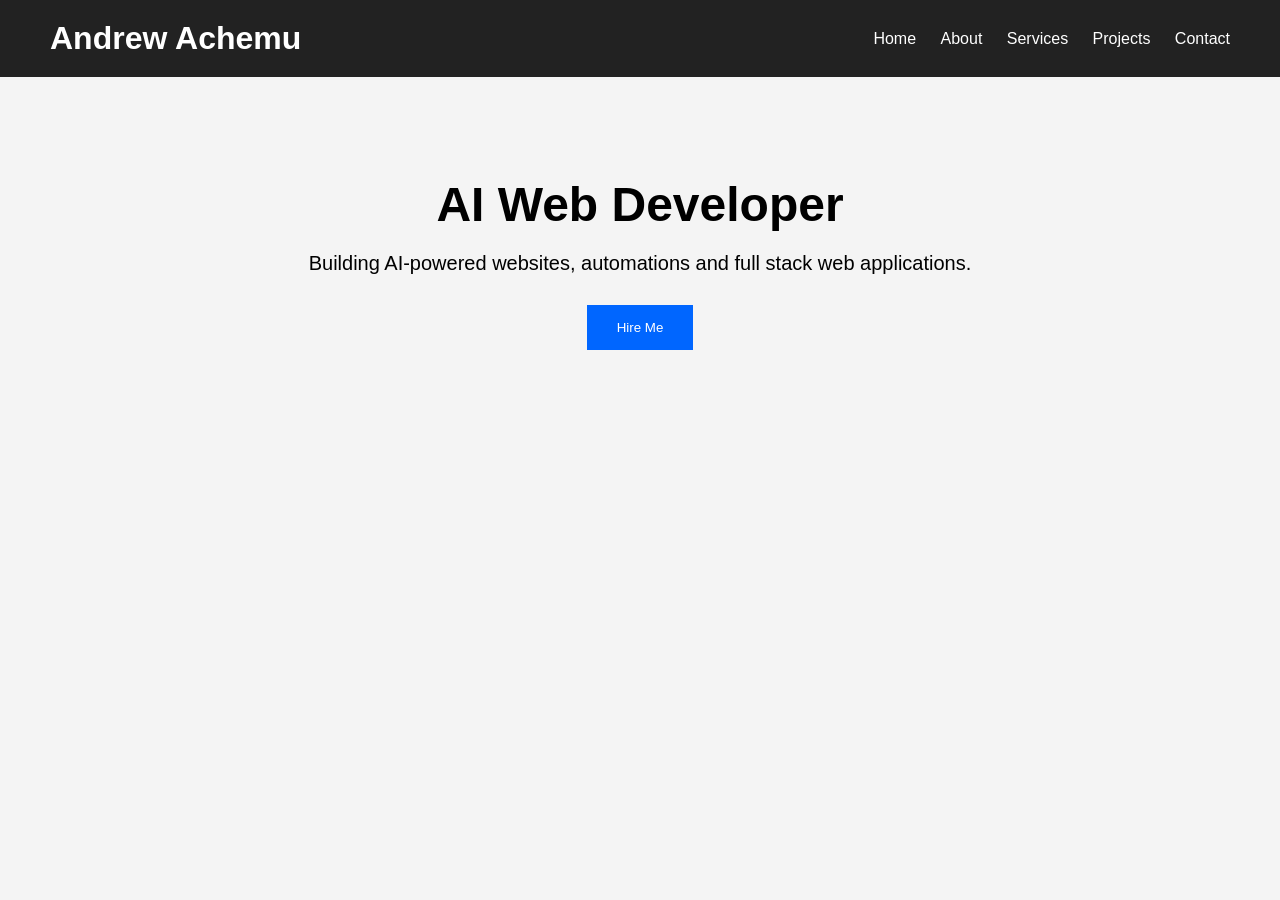
==== Portfolio/index.html @ c1cfa179 "Complete portfolio website" ====
<!DOCTYPE html>
<html lang="en">
<head>
    <meta charset="UTF-8">
    <meta name="viewport" content="width=device-width, initial-scale=1.0">
    <title>Andrew Achemu | Portfolio</title>

    <link rel="stylesheet" href="css/style.css">
</head>

<body>

<header>

    <h1>Andrew Achemu</h1>

    <nav>

        <a href="index.html">Home</a>

        <a href="about.html">About</a>

        <a href="services.html">Services</a>

        <a href="projects.html">Projects</a>

        <a href="contact.html">Contact</a>

    </nav>

</header>

<section class="hero">

    <h2>AI Web Developer</h2>

    <p>
        Building AI-powered websites,
        automations and full stack web applications.
    </p>

    <button>Hire Me</button>

</section>

<script src="js/script.js"></script>

</body>
</html>
---- Portfolio/css/style.css ----
*{
    margin:0;
    padding:0;
    box-sizing:border-box;
}

body{

    font-family:Arial, Helvetica, sans-serif;

    background:#f4f4f4;

}

header{

    background:#222;

    color:white;

    display:flex;

    justify-content:space-between;

    align-items:center;

    padding:20px 50px;

}

nav a{

    color:white;

    text-decoration:none;

    margin-left:20px;

}

.hero{

    text-align:center;

    margin-top:100px;

}

.hero h2{

    font-size:48px;

}

.hero p{

    margin-top:20px;

    font-size:20px;

}

button{

    margin-top:30px;

    padding:15px 30px;

    background:#0066ff;

    color:white;

    border:none;

    cursor:pointer;

}
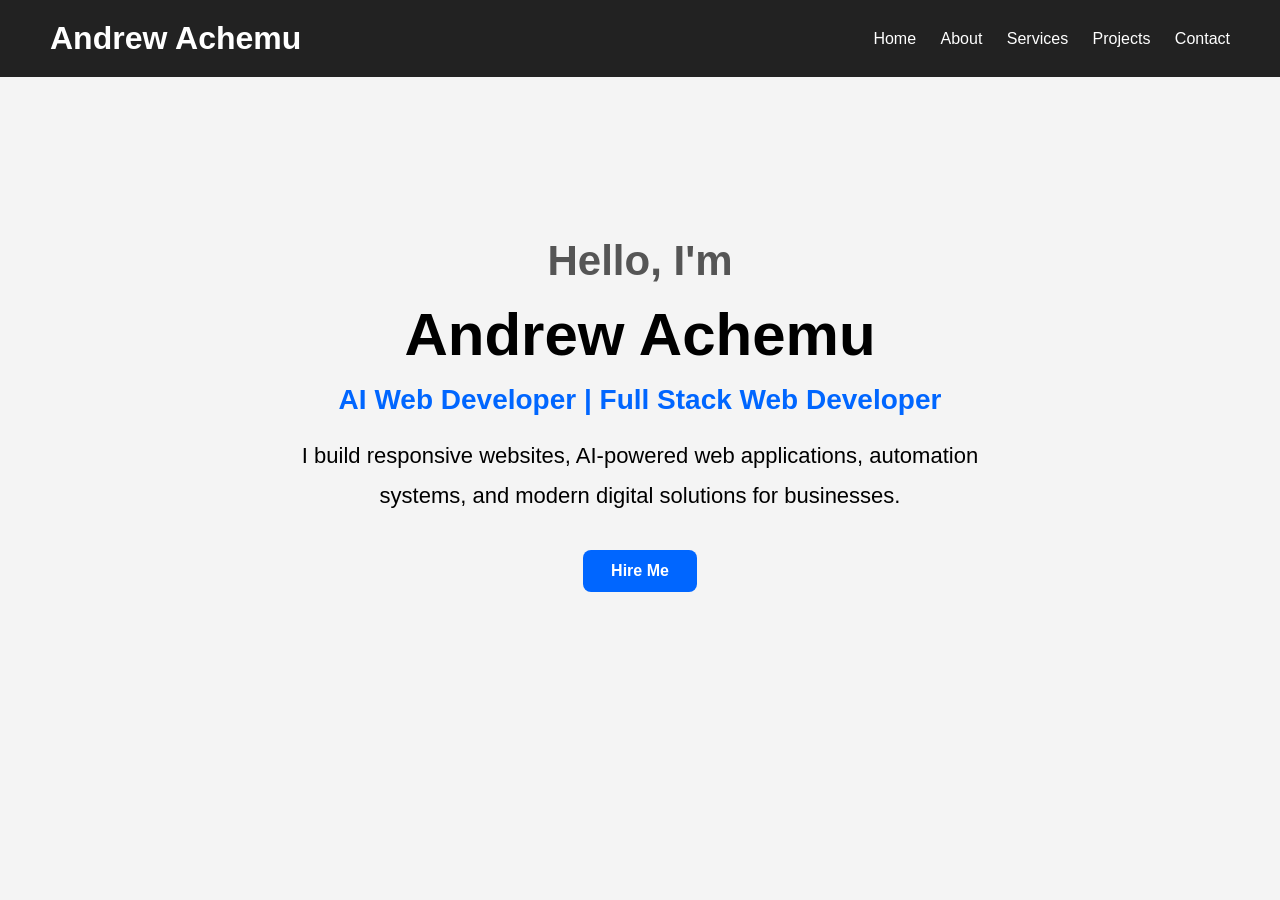
==== commit 2d44ecf3: "Make hero section responsive" ====
--- a/Portfolio/index.html
+++ b/Portfolio/index.html
@@ -2,6 +2,9 @@
 <html lang="en">
 <head>
     <meta charset="UTF-8">
+    <!-- ==========================================
+     Viewport for Responsive Design
+========================================== -->
     <meta name="viewport" content="width=device-width, initial-scale=1.0">
     <title>Andrew Achemu | Portfolio</title>
 
@@ -30,18 +33,44 @@
 
 </header>
 
+<!-- ========================= -->
+<!-- HERO SECTION START -->
+<!-- This is the first section visitors see -->
+<!-- ========================= -->
+
 <section class="hero">
 
-    <h2>AI Web Developer</h2>
+    <div class="hero-content">
 
-    <p>
-        Building AI-powered websites,
-        automations and full stack web applications.
-    </p>
+        <!-- Greeting -->
+        <h2>Hello, I'm</h2>
 
-    <button>Hire Me</button>
+        <!-- Your Name -->
+        <h1>Andrew Achemu</h1>
+
+        <!-- Professional Title -->
+        <h3>AI Web Developer | Full Stack Web Developer</h3>
+
+        <!-- Short Introduction -->
+        <p>
+            I build responsive websites,
+            AI-powered web applications,
+            automation systems,
+            and modern digital solutions for businesses.
+        </p>
+
+        <!-- Call-to-Action Button -->
+        <a href="contact.html" class="btn">
+            Hire Me
+        </a>
+
+    </div>
 
 </section>
+
+<!-- ========================= -->
+<!-- HERO SECTION END -->
+<!-- ========================= -->
 
 <script src="js/script.js"></script>
 
--- a/Portfolio/css/style.css
+++ b/Portfolio/css/style.css
@@ -1,3 +1,5 @@
+
+
 *{
     margin:0;
     padding:0;
@@ -74,4 +76,299 @@
 
     cursor:pointer;
 
+}
+/* =================================== */
+/* HERO SECTION */
+/* =================================== */
+
+.hero{
+    text-align: center;
+    padding: 120px 20px;
+}
+
+/* Container inside Hero */
+.hero-content{
+    max-width: 900px;
+    margin: auto;
+}
+
+/* Greeting */
+.hero h2{
+    color: #555;
+    font-size: 28px;
+}
+
+/* Name */
+.hero h1{
+    font-size: 60px;
+    margin: 15px 0;
+}
+
+/* Job Title */
+.hero h3{
+    color: #0066ff;
+    margin-bottom: 20px;
+    font-size: 28px;
+}
+
+/* Description */
+.hero p{
+    max-width: 700px;
+    margin: auto;
+    line-height: 1.8;
+    font-size: 20px;
+}
+
+/* Hire Me Button */
+.btn{
+    display: inline-block;
+    margin-top: 35px;
+    padding: 15px 40px;
+    background: #0066ff;
+    color: white;
+    text-decoration: none;
+    border-radius: 8px;
+    font-weight: bold;
+}
+
+/* Button Hover Effect */
+.btn:hover{
+    background: #004ecc;
+}
+/* ===================================== */
+/* ABOUT SECTION */
+/* ===================================== */
+
+.about{
+
+    display:flex;
+
+    justify-content:center;
+
+    align-items:center;
+
+    gap:60px;
+
+    padding:80px 10%;
+
+    flex-wrap:wrap;
+
+}
+
+/* Left Side */
+
+.about-image img{
+
+    width:300px;
+
+    border-radius:15px;
+
+    box-shadow:0 5px 15px rgba(0,0,0,.2);
+
+}
+
+/* Right Side */
+
+.about-text{
+
+    max-width:600px;
+
+}
+
+.about-text h2{
+
+    font-size:40px;
+
+    margin-bottom:20px;
+
+}
+
+.about-text p{
+
+    line-height:1.8;
+
+    margin-bottom:20px;
+
+}
+/* ========================================= */
+/* SKILLS SECTION */
+/* ========================================= */
+
+.about-text ul{
+
+    margin-top:20px;
+
+    margin-bottom:30px;
+
+    padding-left:20px;
+
+}
+
+.about-text li{
+
+    margin-bottom:12px;
+
+    font-size:18px;
+    list-style-type: none;
+
+}
+
+/* =====================================================
+   GLOBAL STYLES
+   ===================================================== */
+
+/* * {
+    margin: 0;
+    padding: 0;
+    box-sizing: border-box;
+}
+
+body {
+    font-family: Arial, sans-serif;
+    line-height: 1.6;
+} */
+
+
+/* =====================================================
+   HEADER SECTION
+   ===================================================== */
+
+
+/* =====================================================
+   HERO SECTION
+   ===================================================== */
+
+
+/* =====================================================
+   ABOUT SECTION
+   ===================================================== */
+
+
+/* =====================================================
+   SERVICES SECTION
+   ===================================================== */
+
+
+/* =====================================================
+   PROJECTS SECTION
+   ===================================================== */
+
+
+/* =====================================================
+   CONTACT SECTION
+   ===================================================== */
+
+
+/* =====================================================
+   FOOTER SECTION
+   ===================================================== */
+
+
+/* =====================================================
+   RESPONSIVE DESIGN
+   ===================================================== */
+
+   /* =====================================================
+   RESPONSIVE DESIGN
+   ===================================================== */
+
+/* Tablet Devices */
+@media (max-width: 768px) {
+
+}
+
+/* Mobile Devices */
+@media (max-width: 480px) {
+    /* ==========================================
+   HERO SECTION (Mobile)
+========================================== */
+
+.hero{
+
+    /* Less vertical spacing */
+    padding:40px 15px;
+
+}
+
+.hero h2{
+
+    /* Mobile heading */
+    font-size:32px;
+
+}
+
+.hero p{
+
+    /* Mobile paragraph */
+    font-size:18px;
+
+}
+
+.hero .btn{
+
+    width:100%;
+
+    padding:15px;
+
+    font-size:18px;
+
+}
+
+}
+
+/* =====================================================
+   Tablet Devices
+   ===================================================== */
+
+@media (max-width: 768px) {
+
+    /* Header Layout */
+    header{
+        flex-direction: column;
+        text-align: center;
+        padding:20px;
+    }
+
+    /* Navigation Menu */
+    nav{
+        margin-top:15px;
+    }
+
+    nav a{
+        display:block;
+        margin:10px 0;
+    }
+
+}
+
+/* ==========================================
+   HERO SECTION (Tablet)
+========================================== */
+
+.hero{
+
+    /* Reduce spacing on smaller screens */
+    padding:60px 20px;
+
+}
+
+.hero h2{
+
+    /* Smaller heading */
+    font-size:42px;
+
+}
+
+.hero p{
+
+    /* Easier to read on tablets */
+    font-size:22px;
+
+}
+
+.hero .btn{
+
+    /* Slightly smaller button */
+    padding:12px 28px;
+
 }
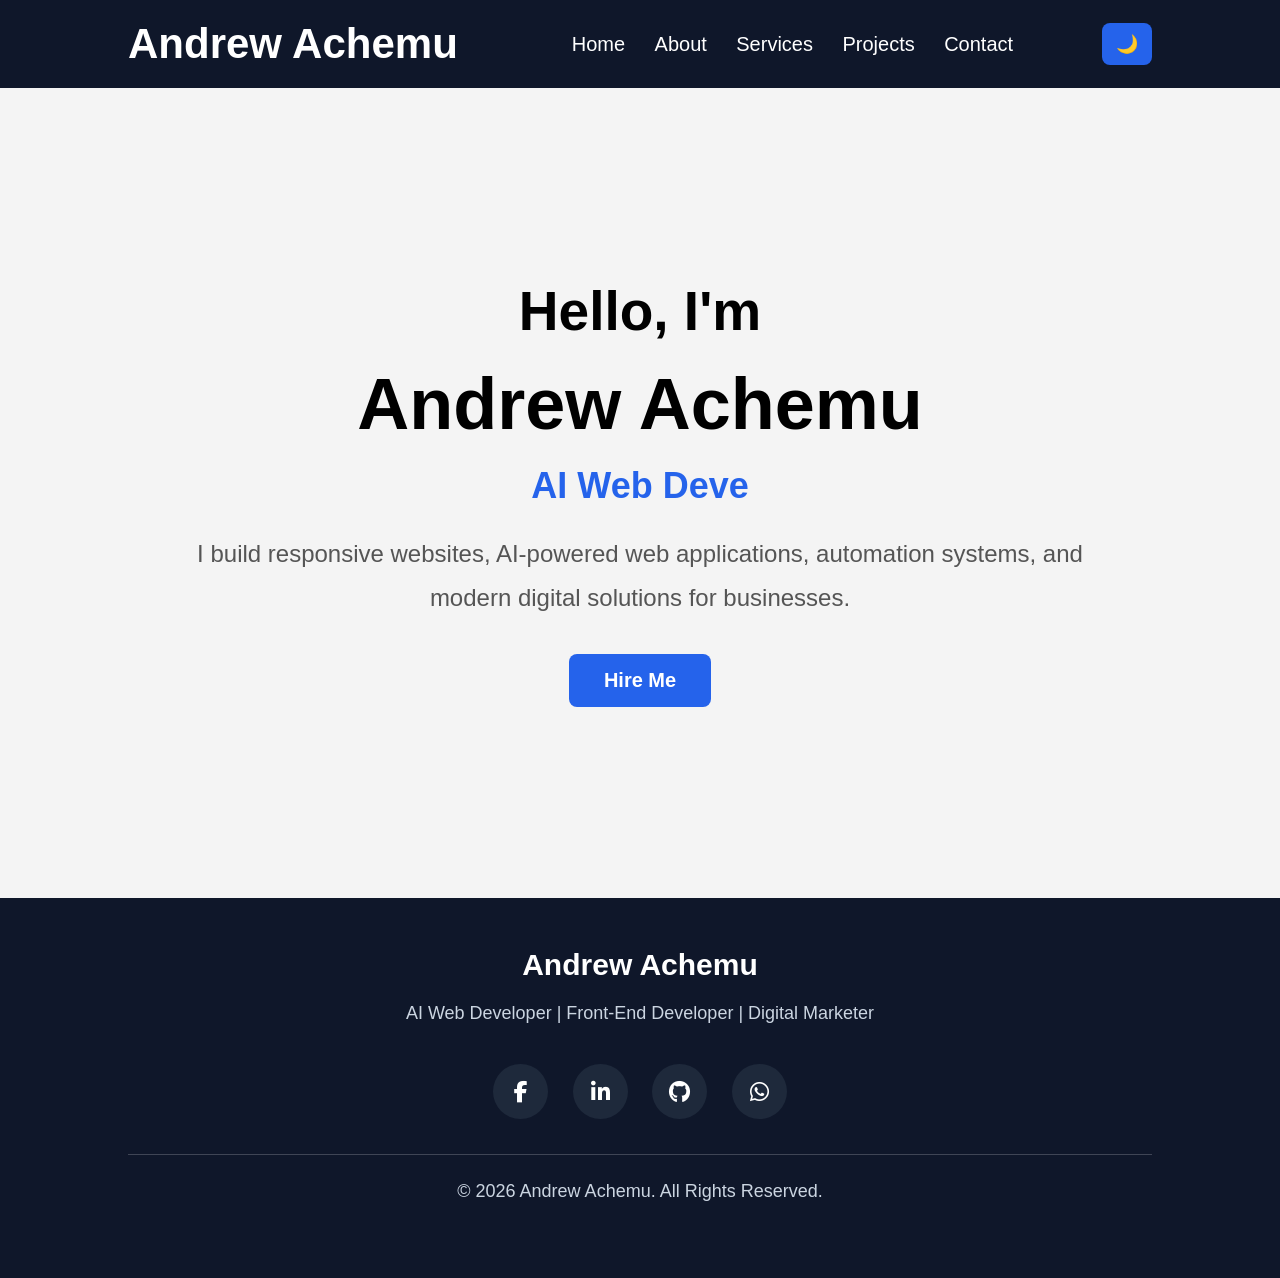
==== commit 6fc5759e: "I add Weather App" ====
--- a/Portfolio/index.html
+++ b/Portfolio/index.html
@@ -7,6 +7,13 @@
 ========================================== -->
     <meta name="viewport" content="width=device-width, initial-scale=1.0">
     <title>Andrew Achemu | Portfolio</title>
+    <!-- ===================================
+     FONT AWESOME ICONS
+=================================== -->
+
+<link
+rel="stylesheet"
+href="https://cdnjs.cloudflare.com/ajax/libs/font-awesome/6.7.2/css/all.min.css">
 
     <link rel="stylesheet" href="css/style.css">
 </head>
@@ -15,7 +22,12 @@
 
 <header>
 
+   
+
     <h1>Andrew Achemu</h1>
+
+    
+
 
     <nav>
 
@@ -30,6 +42,17 @@
         <a href="contact.html">Contact</a>
 
     </nav>
+  <!-- ===================================
+     DARK MODE BUTTON
+=================================== -->
+
+<button id="darkModeBtn">
+
+    🌙
+
+</button>
+
+
 
 </header>
 
@@ -49,7 +72,7 @@
         <h1>Andrew Achemu</h1>
 
         <!-- Professional Title -->
-        <h3>AI Web Developer | Full Stack Web Developer</h3>
+        <h3 id="typing"></h3>
 
         <!-- Short Introduction -->
         <p>
@@ -74,5 +97,79 @@
 
 <script src="js/script.js"></script>
 
+<!-- ===================================
+     FOOTER
+=================================== -->
+
+<footer>
+
+    <div class="footer-container">
+
+        <h3>Andrew Achemu</h3>
+
+        <p>
+
+            AI Web Developer |
+            Front-End Developer |
+            Digital Marketer
+
+        </p>
+
+        <div class="social-links">
+
+            <a href="#">
+
+                <i class="fab fa-facebook-f"></i>
+
+            </a>
+
+            <a href="#">
+
+                <i class="fab fa-linkedin-in"></i>
+
+            </a>
+
+            <a href="#">
+
+                <i class="fab fa-github"></i>
+
+            </a>
+
+            <a href="#">
+
+                <i class="fab fa-whatsapp"></i>
+
+            </a>
+
+        </div>
+
+        <p class="copyright">
+
+            © 2026 Andrew Achemu.
+            All Rights Reserved.
+
+        </p>
+
+    </div>
+
+</footer>
+
+<!-- ===================================
+     JAVASCRIPT
+=================================== -->
+<!-- ===================================
+     SCROLL TO TOP BUTTON
+=================================== -->
+
+<!-- Scroll To Top Button -->
+<button id="topBtn" title="Go to Top">
+    ↑
+</button>
+
+<script src="js/script.js"></script>
+
+
 </body>
+
+
 </html>
--- a/Portfolio/css/style.css
+++ b/Portfolio/css/style.css
@@ -1,374 +1,1424 @@
-
-
+/*====================================
+        SMOOTH SCROLL
+====================================*/
+
+html{
+
+    scroll-behavior:smooth;
+
+}
+
+/* Reset */
+/* Reset */
 *{
     margin:0;
     padding:0;
     box-sizing:border-box;
 }
 
+/* Body */
+/* Body */
 body{
-
     font-family:Arial, Helvetica, sans-serif;
-
     background:#f4f4f4;
-
-}
+}
+
+
+/* Header */
+/*====================================
+            HEADER
+====================================*/
 
 header{
 
-    background:#222;
+    position:sticky;
+
+    top:0;
+
+    z-index:1000;
+
+    display:flex;
+
+    justify-content:space-between;
+
+    align-items:center;
+
+    background:#0f172a;
+
+    padding:20px 10%;
+
+}
+
+
+header h1{
+    font-size: 42px;
+    color: #fff;
+}
+
+nav a{
+    color: white;
+    text-decoration: none;
+    margin-left: 25px;
+    font-size: 20px;
+    transition: .3s;
+}
+
+nav a:hover{
+    color: #2563eb;
+}
+
+
+
+/*====================================
+        DARK MODE BUTTON
+====================================*/
+
+#darkModeBtn{
+
+    padding:10px 15px;
+
+    border:none;
+
+    background:#2563eb;
 
     color:white;
 
-    display:flex;
-
-    justify-content:space-between;
-
-    align-items:center;
-
-    padding:20px 50px;
-
-}
-
-nav a{
+    border-radius:8px;
+
+    cursor:pointer;
+
+    font-size:18px;
+
+}
+
+
+/*====================================
+        DARK MODE
+====================================*/
+
+.dark-mode{
+
+    background:#111827;
 
     color:white;
 
-    text-decoration:none;
-
-    margin-left:20px;
-
-}
+}
+
+.dark-mode header{
+
+    background:#000;
+
+}
+
+.dark-mode .service-card,
+
+.dark-mode .project-card,
+
+.dark-mode .skill-card,
+
+.dark-mode .contact-form,
+
+.dark-mode .contact-info{
+
+    background:#1f2937;
+
+    color:white;
+
+}
+/* Home */
+
+/* ==========================
+   HOME SECTION
+========================== */
 
 .hero{
-
-    text-align:center;
-
-    margin-top:100px;
-
-}
-
-.hero h2{
-
-    font-size:48px;
-
-}
-
-.hero p{
-
-    margin-top:20px;
-
-    font-size:20px;
-
-}
-
-button{
-
-    margin-top:30px;
-
-    padding:15px 30px;
-
-    background:#0066ff;
-
-    color:white;
-
-    border:none;
-
-    cursor:pointer;
-
-}
-/* =================================== */
-/* HERO SECTION */
-/* =================================== */
-
-.hero{
+    display: flex;
+    justify-content: center;
+    align-items: center;
     text-align: center;
-    padding: 120px 20px;
-}
-
-/* Container inside Hero */
+    min-height: 90vh;
+    padding: 80px 10%;
+}
+
 .hero-content{
     max-width: 900px;
-    margin: auto;
-}
-
-/* Greeting */
-.hero h2{
+}
+
+.hero-content h2{
+    font-size: 55px;
+    margin-bottom: 20px;
+}
+
+.hero-content h1{
+    font-size: 72px;
+    margin-bottom: 20px;
+}
+
+.hero-content h3{
+    font-size: 36px;
+    color: #2563eb;
+    margin-bottom: 25px;
+}
+
+.hero-content p{
+    font-size: 24px;
     color: #555;
-    font-size: 28px;
-}
-
-/* Name */
-.hero h1{
-    font-size: 60px;
-    margin: 15px 0;
-}
-
-/* Job Title */
-.hero h3{
-    color: #0066ff;
+    line-height: 1.8;
+    margin-bottom: 35px;
+}
+
+.hero-content a{
+
+    display:inline-block;
+
+    background:#2563eb;
+
+    color:white;
+
+    text-decoration:none;
+
+    padding:15px 35px;
+
+    border-radius:8px;
+
+    font-size:20px;
+
+    font-weight:bold;
+
+    transition:.3s;
+}
+
+.hero-content a:hover{
+
+    background:#1d4ed8;
+
+}
+
+
+/* About */
+
+
+/*====================================
+          ABOUT SECTION
+====================================*/
+
+.about{
+
+    padding:80px 10%;
+
+}
+
+.about-container{
+
+    display:flex;
+
+    justify-content:center;
+
+    align-items:center;
+
+    gap:70px;
+
+    flex-wrap:wrap;
+
+}
+
+.about-image{
+
+    flex:1;
+
+    text-align:center;
+
+}
+
+.about-image img{
+
+    width:350px;
+
+    border-radius:15px;
+
+    box-shadow:0 8px 20px rgba(0,0,0,.2);
+
+}
+
+.about-content{
+
+    flex:2;
+
+}
+
+.about-content h2{
+
+    font-size:50px;
+
+    margin-bottom:25px;
+
+}
+
+.about-content h3{
+
+    font-size:32px;
+
+    color:#2563eb;
+
+    margin-bottom:20px;
+
+}
+
+.about-content p{
+
+    font-size:20px;
+
+    color:#555;
+
+    line-height:1.9;
+
+    margin-bottom:20px;
+
+}
+
+.about-content a{
+
+    display:inline-block;
+
+    margin-top:20px;
+
+    padding:15px 35px;
+
+    background:#2563eb;
+
+    color:#fff;
+
+    text-decoration:none;
+
+    border-radius:8px;
+
+    font-size:18px;
+
+    font-weight:bold;
+
+    transition:.3s;
+
+}
+
+.about-content a:hover{
+
+    background:#1d4ed8;
+
+}
+
+
+/* Skills */    
+
+/*====================================
+            SKILLS
+====================================*/
+
+.skills{
+
+    padding:80px 10%;
+
+    text-align:center;
+
+}
+
+.skills h2{
+
+    font-size:50px;
+
+    margin-bottom:50px;
+
+}
+
+.skills-container{
+
+    display:grid;
+
+    grid-template-columns:repeat(4,1fr);
+
+    gap:30px;
+
+}
+
+.skill-card{
+
+    background:#fff;
+
+    padding:30px;
+
+    border-radius:15px;
+
+    box-shadow:0 5px 15px rgba(0,0,0,.15);
+
+    transition:.3s;
+
+}
+
+.skill-card:hover{
+
+    transform:translateY(-10px);
+
+}
+
+.skill-card h3{
+
+    font-size:24px;
+
+    margin-bottom:15px;
+
+}
+
+.skill-card p{
+
+    color:#555;
+
+    font-size:18px;
+
+} 
+
+/*====================================
+             ICONS
+====================================*/
+
+h3 i{
+
+    color:#2563eb;
+
+    margin-right:10px;
+
+}
+
+.contact-info i{
+
+    color:#2563eb;
+
+    width:30px;
+
+}
+
+.skill-card i{
+
+    font-size:32px;
+
+    margin-bottom:15px;
+
+    color:#2563eb;
+
+}
+
+/* Services */
+
+/* ==========================
+   SERVICES
+========================== */
+
+.services{
+    padding: 80px 10%;
+    text-align: center;
+}
+
+.services h2{
+    font-size: 50px;
+    margin-bottom: 60px;
+}
+
+.service-container{
+
+    display: grid;
+
+    grid-template-columns: repeat(3,1fr);
+
+    gap: 30px;
+
+}
+
+.service-card{
+
+    background: white;
+
+    padding: 35px;
+
+    border-radius: 15px;
+
+    box-shadow: 0 5px 15px rgba(0,0,0,.15);
+
+    transition: .3s;
+}
+
+.service-card:hover{
+
+    transform: translateY(-10px);
+
+}
+
+.service-card h3{
+
+    font-size: 32px;
+
     margin-bottom: 20px;
-    font-size: 28px;
-}
-
-/* Description */
-.hero p{
-    max-width: 700px;
-    margin: auto;
+
+}
+
+.service-card p{
+
+    font-size: 20px;
+
+    color: #555;
+
     line-height: 1.8;
+
+}
+
+/* Projects */
+
+
+/* ==========================
+   PROJECTS
+========================== */
+
+.projects{
+    padding: 80px 10%;
+    text-align: center;
+}
+
+.projects h2{
+    font-size: 50px;
+    margin-bottom: 60px;
+}
+
+.project-container{
+
+    display: grid;
+
+    grid-template-columns: repeat(3,1fr);
+
+    gap: 30px;
+
+}
+
+.project-card{
+
+    background: white;
+
+    padding: 35px;
+
+    border-radius: 15px;
+
+    box-shadow: 0 5px 15px rgba(0,0,0,.15);
+
+    transition: .3s;
+}
+
+.project-card:hover{
+
+    transform: translateY(-10px);
+
+}
+
+.project-card h3{
+
+    font-size: 32px;
+
+    margin-bottom: 20px;
+
+}
+
+.project-card p{
+
     font-size: 20px;
-}
-
-/* Hire Me Button */
-.btn{
-    display: inline-block;
-    margin-top: 35px;
-    padding: 15px 40px;
-    background: #0066ff;
+
+    color: #555;
+
+    line-height: 1.8;
+
+    margin-bottom: 30px;
+
+}
+
+.project-buttons{
+
+    display: flex;
+
+    justify-content: center;
+
+    gap: 15px;
+
+    flex-wrap: wrap;
+
+}
+
+.project-buttons a{
+
+    background: #2563eb;
+
     color: white;
+
     text-decoration: none;
+
+    padding: 12px 25px;
+
     border-radius: 8px;
+
     font-weight: bold;
-}
-
-/* Button Hover Effect */
-.btn:hover{
-    background: #004ecc;
-}
-/* ===================================== */
-/* ABOUT SECTION */
-/* ===================================== */
-
-.about{
+
+    transition: .3s;
+
+}
+
+.project-buttons a:hover{
+
+    background: #1d4ed8;
+
+}
+
+
+
+/* Contact */
+
+/*====================================
+          CONTACT SECTION
+====================================*/
+
+/*====================================
+      SCROLL TO TOP BUTTON
+====================================*/
+
+#topBtn{
+
+    position:fixed;
+
+    bottom:30px;
+
+    right:30px;
+
+    width:55px;
+
+    height:55px;
+
+    border:none;
+
+    border-radius:50%;
+
+    background:#2563eb;
+
+    color:#fff;
+
+    font-size:22px;
+
+    cursor:pointer;
+
+    display:none;
+
+    transition:.3s;
+
+}
+
+#topBtn:hover{
+
+    background:#1d4ed8;
+
+}
+
+.contact{
+
+    padding:80px 10%;
+
+    text-align:center;
+
+}
+
+.contact h2{
+
+    font-size:50px;
+
+    margin-bottom:20px;
+
+}
+
+.contact-text{
+
+    font-size:20px;
+
+    color:#555;
+
+    margin-bottom:50px;
+
+}
+
+.contact-container{
+
+    display:grid;
+
+    grid-template-columns:1fr 2fr;
+
+    gap:40px;
+
+    align-items:start;
+
+}
+
+.contact-info{
+
+    background:#fff;
+
+    padding:30px;
+
+    border-radius:15px;
+
+    box-shadow:0 5px 15px rgba(0,0,0,.15);
+
+    text-align:left;
+
+}
+
+.contact-info h3{
+
+    margin-bottom:20px;
+
+    font-size:28px;
+
+}
+
+.contact-info p{
+
+    font-size:18px;
+
+    margin-bottom:15px;
+
+    line-height:1.8;
+
+}
+
+.contact-form{
+
+    background:#fff;
+
+    padding:35px;
+
+    border-radius:15px;
+
+    box-shadow:0 5px 15px rgba(0,0,0,.15);
+
+}
+
+.contact-form form{
 
     display:flex;
 
+    flex-direction:column;
+
+}
+
+.contact-form input,
+
+.contact-form textarea{
+
+    width:100%;
+
+    padding:15px;
+
+    margin-bottom:20px;
+
+    border:1px solid #ccc;
+
+    border-radius:8px;
+
+    font-size:18px;
+
+    outline:none;
+
+}
+
+.contact-form input:focus,
+
+.contact-form textarea:focus{
+
+    border:2px solid #2563eb;
+
+}
+
+.contact-form button{
+
+    background:#2563eb;
+
+    color:#fff;
+
+    border:none;
+
+    padding:15px;
+
+    font-size:20px;
+
+    border-radius:8px;
+
+    cursor:pointer;
+
+    transition:.3s;
+
+}
+
+.contact-form button:hover{
+
+    background:#1d4ed8;
+
+}
+
+/* Footer */
+
+/*====================================
+              FOOTER
+====================================*/
+
+footer{
+
+    background:#0f172a;
+
+    color:#fff;
+
+    padding:50px 10%;
+
+    text-align:center;
+
+}
+
+.footer-container h3{
+
+    font-size:30px;
+
+    margin-bottom:15px;
+
+}
+
+.footer-container p{
+
+    font-size:18px;
+
+    color:#cbd5e1;
+
+    margin-bottom:20px;
+
+    line-height:1.8;
+
+}
+/*====================================
+        SOCIAL ICONS
+====================================*/
+
+.social-links{
+
+    margin:35px 0;
+
+}
+
+.social-links a{
+
+    display:inline-flex;
+
     justify-content:center;
 
     align-items:center;
 
-    gap:60px;
-
-    padding:80px 10%;
-
-    flex-wrap:wrap;
-
-}
-
-/* Left Side */
-
-.about-image img{
-
-    width:300px;
-
-    border-radius:15px;
-
-    box-shadow:0 5px 15px rgba(0,0,0,.2);
-
-}
-
-/* Right Side */
-
-.about-text{
-
-    max-width:600px;
-
-}
-
-.about-text h2{
-
-    font-size:40px;
-
-    margin-bottom:20px;
-
-}
-
-.about-text p{
-
-    line-height:1.8;
-
-    margin-bottom:20px;
-
-}
-/* ========================================= */
-/* SKILLS SECTION */
-/* ========================================= */
-
-.about-text ul{
-
-    margin-top:20px;
-
-    margin-bottom:30px;
-
-    padding-left:20px;
-
-}
-
-.about-text li{
-
-    margin-bottom:12px;
-
-    font-size:18px;
-    list-style-type: none;
-
-}
-
-/* =====================================================
-   GLOBAL STYLES
-   ===================================================== */
-
-/* * {
-    margin: 0;
-    padding: 0;
-    box-sizing: border-box;
-}
-
-body {
-    font-family: Arial, sans-serif;
-    line-height: 1.6;
-} */
-
-
-/* =====================================================
-   HEADER SECTION
-   ===================================================== */
-
-
-/* =====================================================
-   HERO SECTION
-   ===================================================== */
-
-
-/* =====================================================
-   ABOUT SECTION
-   ===================================================== */
-
-
-/* =====================================================
-   SERVICES SECTION
-   ===================================================== */
-
-
-/* =====================================================
-   PROJECTS SECTION
-   ===================================================== */
-
-
-/* =====================================================
-   CONTACT SECTION
-   ===================================================== */
-
-
-/* =====================================================
-   FOOTER SECTION
-   ===================================================== */
-
-
-/* =====================================================
-   RESPONSIVE DESIGN
-   ===================================================== */
-
-   /* =====================================================
-   RESPONSIVE DESIGN
-   ===================================================== */
-
-/* Tablet Devices */
-@media (max-width: 768px) {
-
-}
-
-/* Mobile Devices */
-@media (max-width: 480px) {
-    /* ==========================================
-   HERO SECTION (Mobile)
-========================================== */
-
-.hero{
-
-    /* Less vertical spacing */
-    padding:40px 15px;
-
-}
-
-.hero h2{
-
-    /* Mobile heading */
-    font-size:32px;
-
-}
-
-.hero p{
-
-    /* Mobile paragraph */
-    font-size:18px;
-
-}
-
-.hero .btn{
-
-    width:100%;
-
-    padding:15px;
-
-    font-size:18px;
-
-}
-
-}
-
-/* =====================================================
-   Tablet Devices
-   ===================================================== */
-
-@media (max-width: 768px) {
-
-    /* Header Layout */
+    width:55px;
+
+    height:55px;
+
+    margin:0 10px;
+
+    background:#1e293b;
+
+    color:white;
+
+    border-radius:50%;
+
+    text-decoration:none;
+
+    font-size:22px;
+
+    transition:.3s;
+
+}
+
+.social-links a:hover{
+
+    background:#2563eb;
+
+    transform:translateY(-8px);
+
+}
+
+
+
+
+.copyright{
+
+    margin-top:30px;
+
+    border-top:1px solid rgba(255,255,255,.2);
+
+    padding-top:20px;
+
+    font-size:16px;
+
+    color:#94a3b8;
+
+}
+
+/* Responsive */
+
+
+
+/* ==========================
+   TABLET
+========================== */
+
+@media (max-width:992px){
+
+    .service-container{
+        grid-template-columns: repeat(2,1fr);
+    }
+
+    .project-container{
+        grid-template-columns: repeat(2,1fr);
+    }
+.about-container{
+
+    flex-direction:column;
+
+    text-align:center;
+
+}
+
+.skills-container{
+
+    grid-template-columns:repeat(2,1fr);
+
+}
+
+
+
+}
+
+/* ==========================
+   MOBILE
+========================== */
+
+@media (max-width:768px){
+
     header{
         flex-direction: column;
         text-align: center;
-        padding:20px;
+        padding: 20px;
     }
 
-    /* Navigation Menu */
     nav{
-        margin-top:15px;
+        margin-top: 20px;
     }
 
     nav a{
-        display:block;
-        margin:10px 0;
+        display: block;
+        margin: 10px 0;
     }
 
-}
-
-/* ==========================================
-   HERO SECTION (Tablet)
-========================================== */
+    /* Hero */
 
 .hero{
 
-    /* Reduce spacing on smaller screens */
     padding:60px 20px;
 
 }
 
-.hero h2{
-
-    /* Smaller heading */
-    font-size:42px;
-
-}
-
-.hero p{
-
-    /* Easier to read on tablets */
-    font-size:22px;
-
-}
-
-.hero .btn{
-
-    /* Slightly smaller button */
-    padding:12px 28px;
+.hero-content h2{
+
+    font-size:40px;
+
+}
+
+.hero-content h1{
+
+    font-size:50px;
+
+}
+
+.hero-content h3{
+
+    font-size:28px;
+
+}
+
+.hero-content p{
+
+    font-size:18px;
+
+}
+
+/* About */
+
+.about{
+
+    padding:60px 20px;
+
+}
+
+.about h2{
+
+    font-size:40px;
+
+}
+
+.about-container{
+
+    flex-direction:column;
+
+    text-align:center;
+
+}
+
+.about-image img{
+
+    width:250px;
+
+}
+
+.about-content h3{
+
+    font-size:30px;
+
+}
+
+.about-content p{
+
+    font-size:18px;
+
+}
+
+    .services,
+    .projects{
+        padding: 60px 20px;
+    }
+
+    .services h2,
+    .projects h2{
+        font-size: 40px;
+    }
+
+    .service-container,
+    .project-container{
+        grid-template-columns: 1fr;
+    }
+
+    .service-card,
+    .project-card{
+        width: 100%;
+    }
+
+    .service-card h3,
+    .project-card h3{
+        font-size: 28px;
+    }
+
+    .service-card p,
+    .project-card p{
+        font-size: 18px;
+    }
+
+    .project-buttons{
+        flex-direction: column;
+    }
+
+    .project-buttons a{
+        width: 100%;
+    }
+
+.about{
+
+    padding:60px 20px;
+
+}
+
+.about-image img{
+
+    width:250px;
+
+}
+
+.about-content h2{
+
+    font-size:40px;
+
+}
+
+.about-content h3{
+
+    font-size:28px;
+
+}
+
+.about-content p{
+
+    font-size:18px;
+
+}
+
+.skills{
+
+    padding:60px 20px;
+
+}
+
+.skills h2{
+
+    font-size:40px;
+
+}
+
+.skills-container{
+
+    grid-template-columns:1fr;
+
+}
+
+
+/*====================================
+        CONTACT RESPONSIVE
+====================================*/
+
+.contact{
+
+    padding:60px 20px;
+
+}
+
+.contact h2{
+
+    font-size:40px;
+
+}
+
+.contact-container{
+
+    grid-template-columns:1fr;
+
+}
+
+.contact-info{
+
+    text-align:center;
+
+}
+
+
+
+}
+   
+
+
+/*====================================
+        DARK MODE BUTTON
+====================================*/
+
+#darkModeBtn{
+
+    background:#2563eb;
+
+    color:white;
+
+    border:none;
+
+    padding:10px 15px;
+
+    border-radius:8px;
+
+    cursor:pointer;
+
+    font-size:18px;
+
+    transition:0.3s;
+
+}
+
+/* Hover effect */
+
+#darkModeBtn:hover{
+
+    background:#1d4ed8;
+
+}
+
+/*====================================
+            DARK MODE
+====================================*/
+
+/* Dark background */
+.dark-mode{
+
+    background:#121212;
+
+    color:white;
+
+}
+
+/* Header */
+
+.dark-mode header{
+
+    background:#000;
+
+}
+
+/* Navigation Links */
+
+.dark-mode nav a{
+
+    color:white;
+
+}
+
+/* Cards */
+
+.dark-mode .project-card,
+
+.dark-mode .service-card,
+
+.dark-mode .skill-card{
+
+    background:#1f2937;
+
+    color:white;
+
+}
+
+/*=========================================
+        DARK MODE
+=========================================*/
+
+.dark-mode{
+
+    background:#121212;
+
+    color:#ffffff;
+
+}
+
+.dark-mode header{
+
+    background:#000;
+
+}
+
+.dark-mode section{
+
+    background:#1b1b1b;
+
+    color:#fff;
+
+}
+
+.dark-mode .service-card,
+
+.dark-mode .project-card,
+
+.dark-mode .skill-card{
+
+    background:#222;
+
+    color:#fff;
+
+}
+
+.dark-mode a{
+
+    color:#4da6ff;
+
+}
+
+/*=========================================
+        DARK MODE BUTTON
+=========================================*/
+
+#darkModeBtn{
+
+    padding:10px 14px;
+
+    border:none;
+
+    border-radius:8px;
+
+    cursor:pointer;
+
+    background:#2563eb;
+
+    color:#fff;
+
+    font-size:18px;
+
+    transition:.3s;
+
+}
+
+#darkModeBtn:hover{
+
+    background:#1d4ed8;
+
+}
+
+/*=========================================
+        SCROLL TO TOP BUTTON
+=========================================*/
+
+#topBtn{
+
+    position:fixed;
+
+    bottom:30px;
+
+    right:30px;
+
+    display:none;
+
+    width:50px;
+
+    height:50px;
+
+    border:none;
+
+    border-radius:50%;
+
+    background:#2563eb;
+
+    color:white;
+
+    font-size:20px;
+
+    cursor:pointer;
+
+    box-shadow:0 5px 15px rgba(0,0,0,.3);
+
+    transition:.3s;
+
+}
+
+#topBtn:hover{
+
+    background:#1d4ed8;
+
+    transform:scale(1.1);
+
+}
+
+
+/*=========================================
+        CONTACT FORM VALIDATION
+=========================================*/
+
+.error{
+
+    color:red;
+
+    font-size:14px;
+
+    display:block;
+
+    margin-top:5px;
+
+    margin-bottom:15px;
+
+}
+
+.success{
+
+    color:green;
+
+    font-weight:bold;
+
+    margin-top:15px;
+
+}
+
+/*=========================================
+        PROJECT SEARCH
+=========================================*/
+
+.search-box{
+
+    text-align:center;
+
+    margin:40px 0;
+
+}
+
+.search-box input{
+
+    width:60%;
+
+    max-width:500px;
+
+    padding:15px;
+
+    border:2px solid #ddd;
+
+    border-radius:30px;
+
+    outline:none;
+
+    font-size:16px;
+
+    transition:.3s;
+
+}
+
+.search-box input:focus{
+
+    border-color:#007BFF;
+
+    box-shadow:0 0 10px rgba(0,123,255,.3);
+
+}
+
+/*=========================================
+        PROJECT FILTER BUTTONS
+=========================================*/
+
+.filter-buttons{
+
+    display:flex;
+
+    justify-content:center;
+
+    flex-wrap:wrap;
+
+    gap:15px;
+
+    margin:30px 0;
+
+}
+
+.filter-btn{
+
+    background:#007BFF;
+
+    color:#fff;
+
+    border:none;
+
+    padding:12px 25px;
+
+    border-radius:30px;
+
+    cursor:pointer;
+
+    transition:.3s;
+
+    font-size:16px;
+
+}
+
+.filter-btn:hover{
+
+    background:#0056b3;
+
+}
+
+.filter-btn.active{
+
+    background:#28a745;
 
 }
